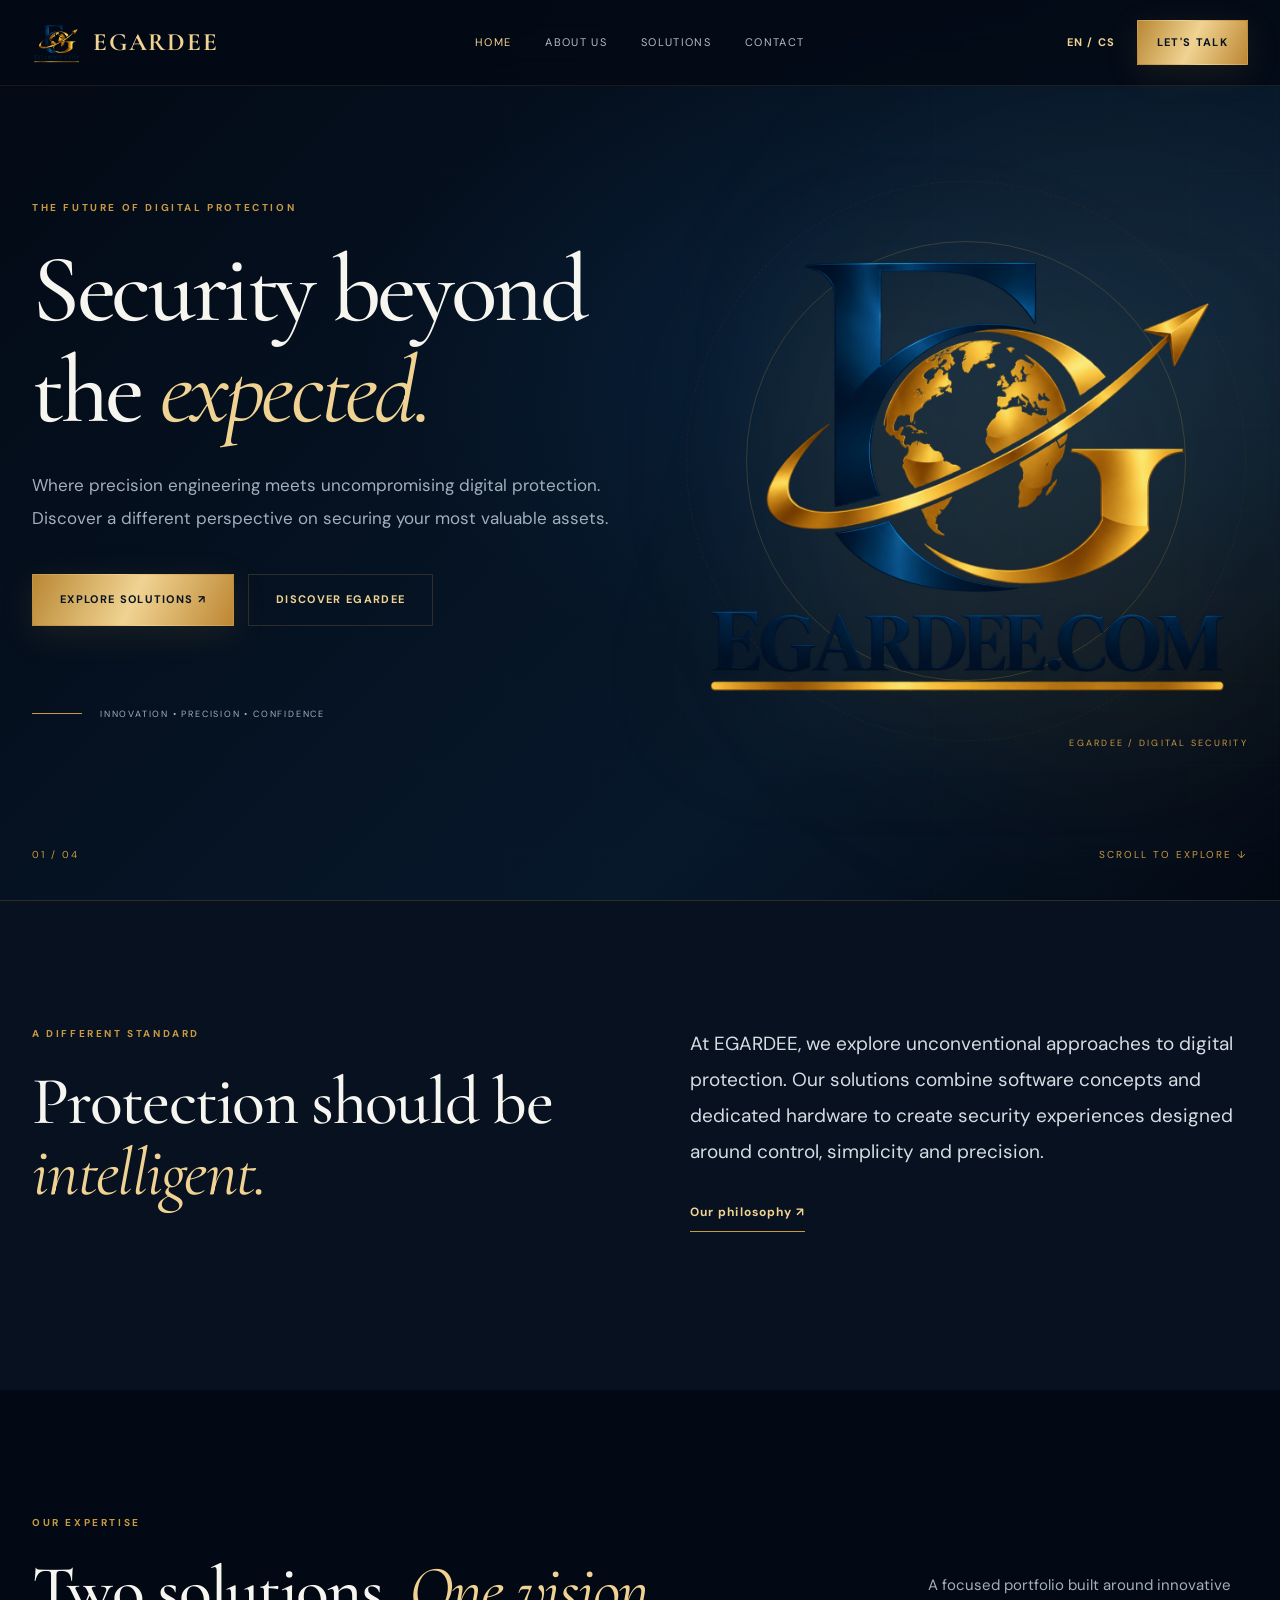
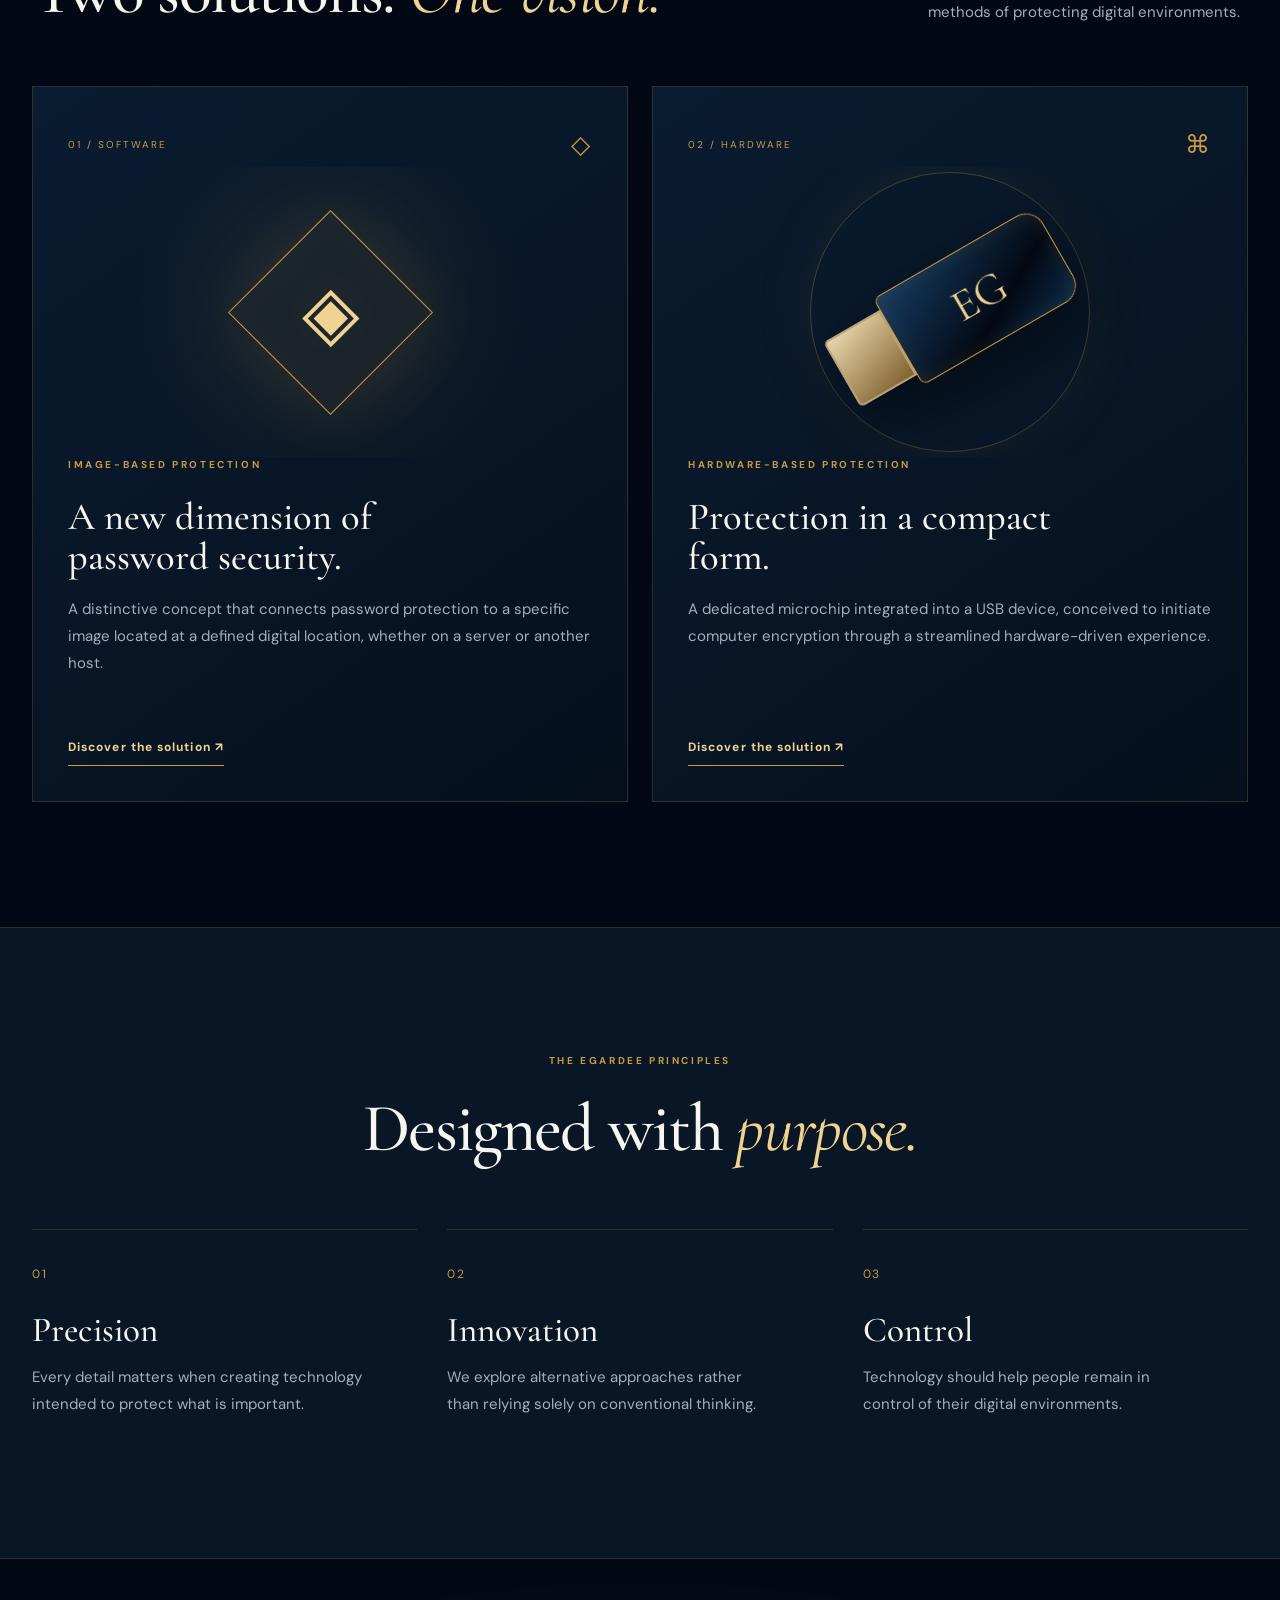
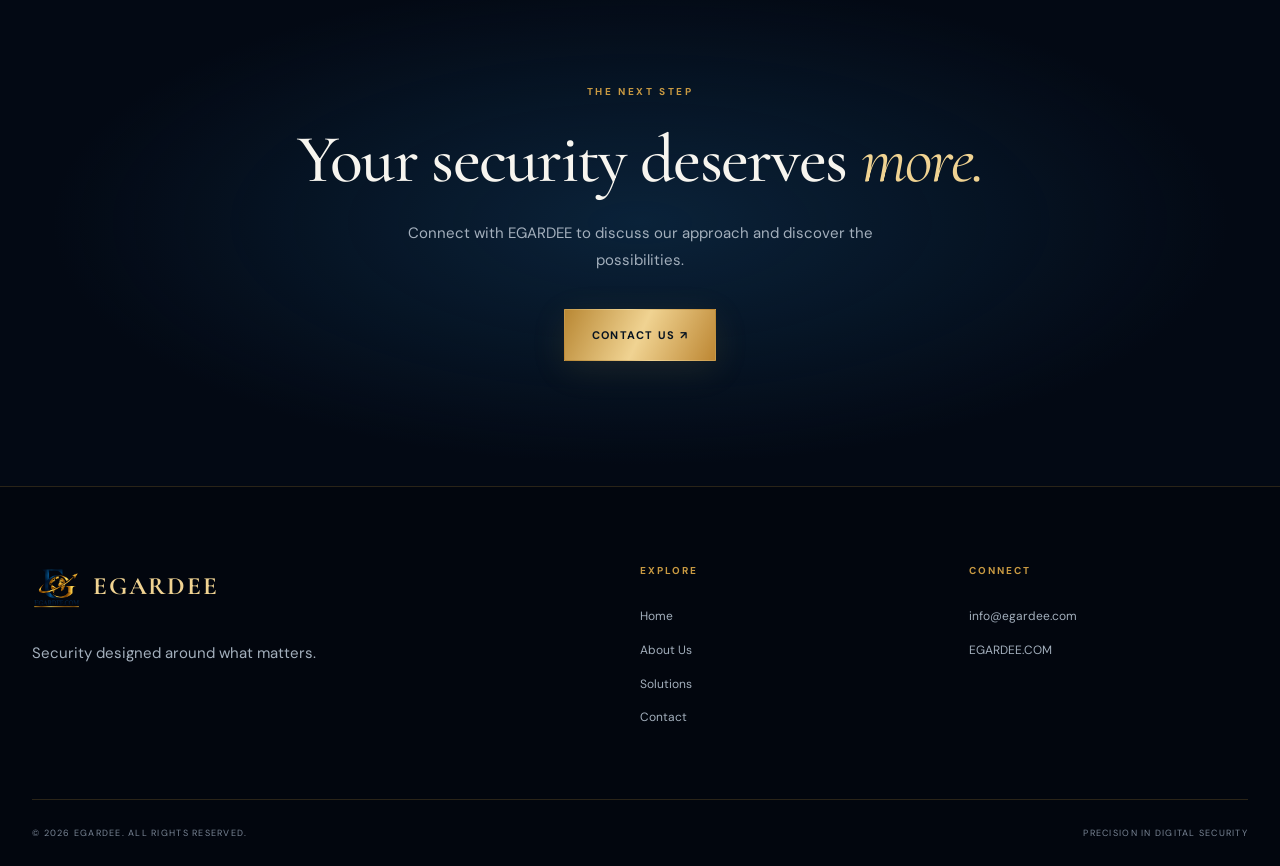
==== index.html @ 4871330c "sito concluso" ====
<!DOCTYPE html>
<html lang="en">
<head>
  <meta charset="UTF-8">
  <meta name="viewport" content="width=device-width, initial-scale=1">
  <meta name="theme-color" content="#030914">
  <meta name="description" content="EGARDEE — advanced digital security solutions.">
  <title>EGARDEE | Beyond Conventional Security</title>
  <link rel="icon" href="assets/logo.png">
  <link rel="preconnect" href="https://fonts.googleapis.com">
  <link rel="preconnect" href="https://fonts.gstatic.com" crossorigin>
  <link href="https://fonts.googleapis.com/css2?family=DM+Sans:wght@400;500;600;700&family=Cormorant+Garamond:wght@400;500;600;700&display=swap" rel="stylesheet">
  <link rel="stylesheet" href="css/style.css">
  <script src="js/i18n.js" defer></script>
  <script src="js/main.js" defer></script>
</head>
<body>
  <header class="site-header">
    <div class="container header-inner">
      <a href="index.html" class="brand">
        <img src="assets/logo.png" alt="EGARDEE">
        <span>EGARDEE</span>
      </a>
      <nav class="nav-links" id="navigation">
        <a class="active" href="index.html" data-i18n="nav.home">Home</a>
        <a href="about.html" data-i18n="nav.about">About Us</a>
        <a href="solutions.html" data-i18n="nav.solutions">Solutions</a>
        <a href="contact.html" data-i18n="nav.contact">Contact</a>
      </nav>
      <div class="header-actions">
        <button class="lang-switch" id="langSwitch" aria-label="Change language">EN / CS</button>
        <a href="contact.html" class="btn btn-gold nav-cta" data-i18n="nav.cta">Let's Talk</a>
        <button class="menu-toggle" id="menuToggle" aria-label="Toggle menu" aria-expanded="false">
          <span></span><span></span><span></span>
        </button>
      </div>
    </div>
  </header>

  <main>
    <section class="hero">
      <div class="hero-glow"></div>
      <div class="container hero-grid">
        <div class="hero-content reveal">
          <span class="eyebrow" data-i18n="home.eyebrow">THE FUTURE OF DIGITAL PROTECTION</span>
          <h1 data-i18n-html="home.title">Security beyond the <em>expected.</em></h1>
          <p class="lead" data-i18n="home.lead">
            Where precision engineering meets uncompromising digital protection.
            Discover a different perspective on securing your most valuable assets.
          </p>
          <div class="button-group">
            <a href="solutions.html" class="btn btn-gold" data-i18n="home.explore">Explore Solutions <span>↗</span></a>
            <a href="about.html" class="btn btn-outline" data-i18n="home.discover">Discover EGARDEE</a>
          </div>
          <div class="hero-caption">
            <span class="gold-line"></span>
            <span data-i18n="home.caption">INNOVATION • PRECISION • CONFIDENCE</span>
          </div>
        </div>
        <div class="hero-visual reveal">
          <div class="orb orb-one"></div>
          <div class="orb orb-two"></div>
          <div class="logo-frame">
            <img src="assets/logo.png" alt="EGARDEE globe and golden arrow" class="hero-logo">
          </div>
          <span class="visual-label">EGARDEE / DIGITAL SECURITY</span>
        </div>
      </div>
      <div class="hero-bottom container">
        <span>01 / 04</span>
        <span data-i18n="home.scroll">SCROLL TO EXPLORE ↓</span>
      </div>
    </section>

    <section class="section section-intro">
      <div class="container intro-grid">
        <div class="reveal">
          <span class="eyebrow" data-i18n="home.introTag">A DIFFERENT STANDARD</span>
          <h2 data-i18n-html="home.introTitle">Protection should be <em>intelligent.</em></h2>
        </div>
        <div class="reveal">
          <p class="large-copy" data-i18n="home.introText">
            At EGARDEE, we explore unconventional approaches to digital protection.
            Our solutions combine software concepts and dedicated hardware to create
            security experiences designed around control, simplicity and precision.
          </p>
          <a class="text-link" href="about.html" data-i18n="home.ourStory">Our philosophy ↗</a>
        </div>
      </div>
    </section>

    <section class="section section-solutions">
      <div class="container">
        <div class="section-heading reveal">
          <div>
            <span class="eyebrow" data-i18n="home.solutionsTag">OUR EXPERTISE</span>
            <h2 data-i18n-html="home.solutionsTitle">Two solutions. <em>One vision.</em></h2>
          </div>
          <p data-i18n="home.solutionsLead">A focused portfolio built around innovative methods of protecting digital environments.</p>
        </div>

        <div class="solution-grid">
          <article class="solution-card reveal">
            <div class="card-top">
              <span>01 / SOFTWARE</span>
              <span class="card-icon">◇</span>
            </div>
            <div class="solution-art image-art">
              <div class="image-art-frame"><span>◈</span></div>
              <div class="image-art-grid"></div>
            </div>
            <span class="eyebrow" data-i18n="home.productOneTag">IMAGE-BASED PROTECTION</span>
            <h3 data-i18n="home.productOneTitle">A new dimension of password security.</h3>
            <p data-i18n="home.productOneText">
              A distinctive concept that connects password protection to a specific image
              located at a defined digital location, whether on a server or another host.
            </p>
            <a href="solutions.html#image-security" class="text-link" data-i18n="common.learnMore">Discover the solution ↗</a>
          </article>

          <article class="solution-card reveal">
            <div class="card-top">
              <span>02 / HARDWARE</span>
              <span class="card-icon">⌘</span>
            </div>
            <div class="solution-art usb-art">
              <div class="usb-device">
                <div class="usb-plug"></div>
                <div class="usb-body"><span>EG</span></div>
              </div>
              <div class="usb-ring"></div>
            </div>
            <span class="eyebrow" data-i18n="home.productTwoTag">HARDWARE-BASED PROTECTION</span>
            <h3 data-i18n="home.productTwoTitle">Protection in a compact form.</h3>
            <p data-i18n="home.productTwoText">
              A dedicated microchip integrated into a USB device, conceived to initiate
              computer encryption through a streamlined hardware-driven experience.
            </p>
            <a href="solutions.html#usb-security" class="text-link" data-i18n="common.learnMore">Discover the solution ↗</a>
          </article>
        </div>
      </div>
    </section>

    <section class="section values-section">
      <div class="container">
        <div class="center-heading reveal">
          <span class="eyebrow" data-i18n="home.valuesTag">THE EGARDEE PRINCIPLES</span>
          <h2 data-i18n-html="home.valuesTitle">Designed with <em>purpose.</em></h2>
        </div>
        <div class="values-grid">
          <div class="value-item reveal">
            <span class="value-number">01</span>
            <h3 data-i18n="home.valueOne">Precision</h3>
            <p data-i18n="home.valueOneText">Every detail matters when creating technology intended to protect what is important.</p>
          </div>
          <div class="value-item reveal">
            <span class="value-number">02</span>
            <h3 data-i18n="home.valueTwo">Innovation</h3>
            <p data-i18n="home.valueTwoText">We explore alternative approaches rather than relying solely on conventional thinking.</p>
          </div>
          <div class="value-item reveal">
            <span class="value-number">03</span>
            <h3 data-i18n="home.valueThree">Control</h3>
            <p data-i18n="home.valueThreeText">Technology should help people remain in control of their digital environments.</p>
          </div>
        </div>
      </div>
    </section>

    <section class="section cta-section">
      <div class="container cta-content reveal">
        <span class="eyebrow" data-i18n="common.nextStep">THE NEXT STEP</span>
        <h2 data-i18n-html="home.ctaTitle">Your security deserves <em>more.</em></h2>
        <p data-i18n="home.ctaText">Connect with EGARDEE to discuss our approach and discover the possibilities.</p>
        <a href="contact.html" class="btn btn-gold" data-i18n="common.contactUs">Contact Us ↗</a>
      </div>
    </section>
  </main>

  <footer class="site-footer">
    <div class="container footer-main">
      <div class="footer-brand">
        <a href="index.html" class="brand"><img src="assets/logo.png" alt=""><span>EGARDEE</span></a>
        <p data-i18n="footer.description">Security designed around what matters.</p>
      </div>
      <div class="footer-links">
        <h4 data-i18n="footer.explore">Explore</h4>
        <a href="index.html" data-i18n="nav.home">Home</a>
        <a href="about.html" data-i18n="nav.about">About Us</a>
        <a href="solutions.html" data-i18n="nav.solutions">Solutions</a>
        <a href="contact.html" data-i18n="nav.contact">Contact</a>
      </div>
      <div class="footer-links">
        <h4 data-i18n="footer.connect">Connect</h4>
        <a href="mailto:info@egardee.com">info@egardee.com</a>
        <span>EGARDEE.COM</span>
      </div>
    </div>
    <div class="container footer-bottom">
      <span>© <span class="current-year"></span> EGARDEE. ALL RIGHTS RESERVED.</span>
      <span>PRECISION IN DIGITAL SECURITY</span>
    </div>
  </footer>
</body>
</html>
---- css/style.css ----
:root {
  --navy: #030914;
  --navy-light: #07182b;
  --navy-mid: #0b2440;
  --gold: #c99a42;
  --gold-light: #f0d392;
  --gold-dark: #8d652c;
  --white: #f7f5ef;
  --muted: #a3afbc;
  --border: rgba(201,154,66,.2);
  --font-body: "DM Sans", sans-serif;
  --font-display: "Cormorant Garamond", Georgia, serif;
  --container: 1240px;
}

*, *::before, *::after { box-sizing: border-box; }
html { scroll-behavior: smooth; scroll-padding-top: 90px; }
body {
  margin: 0;
  background: var(--navy);
  color: var(--white);
  font-family: var(--font-body);
  font-size: 15px;
  line-height: 1.8;
  overflow-x: hidden;
}
::selection { background: var(--gold); color: var(--navy); }
a { color: inherit; text-decoration: none; }
button, input, select, textarea { font: inherit; }
button { cursor: pointer; }
img { max-width: 100%; display: block; }
h1,h2,h3,h4,p { margin-top: 0; }
h1,h2,h3 { font-family: var(--font-display); font-weight: 500; line-height: 1.05; }
h1 { font-size: clamp(4rem, 7.5vw, 7.7rem); letter-spacing: -.035em; }
h2 { font-size: clamp(3.2rem, 5.3vw, 5.7rem); letter-spacing: -.025em; }
h3 { font-size: clamp(2rem, 3vw, 3.1rem); }
h1 em, h2 em { color: var(--gold-light); font-weight: 400; }
p { color: var(--muted); }
:focus-visible { outline: 2px solid var(--gold-light); outline-offset: 4px; }

.container { width: min(calc(100% - 64px), var(--container)); margin: auto; }
.section { padding: 125px 0; position: relative; }
.eyebrow {
  display: block;
  color: var(--gold);
  font-size: 10px;
  font-weight: 700;
  letter-spacing: .26em;
  line-height: 1.6;
  text-transform: uppercase;
  margin-bottom: 24px;
}
.lead { font-size: 17px; line-height: 1.95; max-width: 630px; }
.large-copy { color: #d6dce3; font-size: 19px; line-height: 1.9; }
.text-link {
  display: inline-flex;
  align-items: center;
  gap: 10px;
  color: var(--gold-light);
  border-bottom: 1px solid var(--gold);
  padding-bottom: 7px;
  font-size: 12px;
  font-weight: 700;
  letter-spacing: .09em;
  transition: gap .3s;
}
.text-link:hover { gap: 20px; }

.btn {
  display: inline-flex;
  justify-content: center;
  align-items: center;
  gap: 20px;
  padding: 15px 27px;
  min-height: 52px;
  border: 1px solid transparent;
  font-size: 11px;
  font-weight: 700;
  letter-spacing: .12em;
  text-transform: uppercase;
  transition: transform .3s, background .3s, border-color .3s, box-shadow .3s;
}
.btn:hover { transform: translateY(-3px); }
.btn-gold {
  color: #071321;
  background: linear-gradient(115deg,#b98834,#f0d392 50%,#bd8733);
  box-shadow: 0 8px 35px rgba(201,154,66,.12);
}
.btn-gold:hover { box-shadow: 0 12px 35px rgba(201,154,66,.27); }
.btn-outline { color: var(--gold-light); border-color: var(--border); background: transparent; }
.btn-outline:hover { border-color: var(--gold); background: rgba(201,154,66,.07); }
.button-group { display: flex; flex-wrap: wrap; gap: 14px; }

/* Header */
.site-header {
  position: fixed;
  inset: 0 0 auto;
  z-index: 100;
  height: 86px;
  background: rgba(3,9,20,.8);
  border-bottom: 1px solid rgba(201,154,66,.12);
  backdrop-filter: blur(22px);
  -webkit-backdrop-filter: blur(22px);
  transition: background .3s, height .3s;
}
.site-header.scrolled { height: 72px; background: rgba(3,9,20,.97); }
.header-inner { height: 100%; display: flex; align-items: center; justify-content: space-between; gap: 30px; }
.brand { display: inline-flex; align-items: center; gap: 12px; flex-shrink: 0; }
.brand img { width: 49px; height: 49px; object-fit: contain; }
.brand span {
  font-family: var(--font-display);
  font-size: 25px;
  font-weight: 700;
  letter-spacing: .07em;
  color: var(--gold-light);
}
.nav-links { display: flex; align-items: center; gap: 34px; }
.nav-links a {
  font-size: 11px;
  letter-spacing: .12em;
  text-transform: uppercase;
  color: #b3bdc9;
  transition: color .25s;
}
.nav-links a:hover, .nav-links a.active { color: var(--gold-light); }
.header-actions { display: flex; align-items: center; gap: 16px; }
.nav-cta { padding: 12px 19px; min-height: 43px; }
.lang-switch {
  background: none;
  border: 0;
  color: var(--gold-light);
  font-size: 11px;
  font-weight: 700;
  letter-spacing: .1em;
  white-space: nowrap;
}
.menu-toggle { display: none; background: none; border: 0; padding: 8px; }
.menu-toggle span { display: block; width: 24px; height: 1px; background: var(--gold-light); margin: 6px 0; }

/* Home hero */
.hero {
  min-height: 850px;
  min-height: 100svh;
  position: relative;
  display: flex;
  flex-direction: column;
  justify-content: center;
  overflow: hidden;
  padding-top: 100px;
  background:
    radial-gradient(ellipse at 78% 40%,rgba(13,55,96,.45),transparent 45%),
    linear-gradient(135deg,#030914,#07182b 70%,#030914);
}
.hero::before, .page-hero::before {
  content: "";
  position: absolute;
  inset: 0;
  pointer-events: none;
  opacity: .28;
  background-image: linear-gradient(rgba(201,154,66,.055) 1px,transparent 1px),
                    linear-gradient(90deg,rgba(201,154,66,.055) 1px,transparent 1px);
  background-size: 85px 85px;
  mask-image: linear-gradient(90deg,transparent,#000);
}
.hero-glow {
  position: absolute;
  width: 650px; height: 650px;
  right: -160px; top: 15%;
  border-radius: 50%;
  background: rgba(201,154,66,.055);
  filter: blur(100px);
}
.hero-grid {
  display: grid;
  grid-template-columns: 1.05fr .95fr;
  align-items: center;
  gap: 30px;
  position: relative;
  z-index: 1;
  padding: 70px 0;
}
.hero-content h1 { max-width: 740px; margin-bottom: 28px; }
.hero-content .lead { margin-bottom: 38px; }
.hero-caption {
  margin-top: 80px;
  display: flex;
  align-items: center;
  gap: 18px;
  font-size: 9px;
  letter-spacing: .2em;
  color: var(--muted);
}
.gold-line { width: 50px; height: 1px; background: var(--gold); }
.hero-visual { position: relative; min-height: 580px; display: grid; place-items: center; }
.logo-frame { width: 100%; position: relative; z-index: 2; }
.hero-logo {
  width: 100%;
  max-height: 540px;
  object-fit: contain;
  filter: drop-shadow(0 20px 70px rgba(201,154,66,.13));
  animation: float 7s ease-in-out infinite;
}
.orb { position: absolute; border: 1px solid rgba(201,154,66,.22); border-radius: 50%; }
.orb-one { width: 440px; height: 440px; animation: rotate 35s linear infinite; }
.orb-two { width: 560px; height: 560px; border-style: dashed; opacity: .3; animation: rotate 55s linear infinite reverse; }
.visual-label { position: absolute; bottom: 0; right: 0; color: var(--gold); font-size: 9px; letter-spacing: .25em; }
.hero-bottom {
  display: flex;
  justify-content: space-between;
  padding: 24px 0 35px;
  color: var(--gold);
  font-size: 10px;
  letter-spacing: .2em;
}

/* General sections */
.section-intro { background: #07111f; border-top: 1px solid var(--border); }
.intro-grid { display: grid; grid-template-columns: 1fr 1fr; gap: 100px; align-items: start; }
.intro-grid h2 { max-width: 560px; }
.intro-grid p { margin-bottom: 28px; }
.section-solutions { background: var(--navy); }
.section-heading { display: flex; justify-content: space-between; align-items: end; gap: 50px; margin-bottom: 60px; }
.section-heading h2 { margin-bottom: 0; }
.section-heading > p { max-width: 320px; margin: 0; }

.solution-grid { display: grid; grid-template-columns: repeat(2,1fr); gap: 24px; }
.solution-card {
  position: relative;
  background: linear-gradient(145deg,#0a1c31,#06101d);
  border: 1px solid var(--border);
  padding: 35px;
  overflow: hidden;
  transition: border-color .3s, transform .3s;
}
.solution-card:hover { border-color: rgba(201,154,66,.6); transform: translateY(-6px); }
.card-top { display: flex; justify-content: space-between; align-items: center; color: var(--gold); font-size: 10px; letter-spacing: .2em; }
.card-icon { font-size: 25px; }
.solution-art { height: 290px; position: relative; display: grid; place-items: center; overflow: hidden; }
.image-art-frame {
  width: 145px; height: 145px;
  display: grid; place-items: center;
  border: 1px solid var(--gold);
  transform: rotate(45deg);
  box-shadow: 0 0 70px rgba(201,154,66,.12), inset 0 0 45px rgba(201,154,66,.08);
}
.image-art-frame span { font-size: 75px; color: var(--gold-light); transform: rotate(-45deg); }
.image-art-grid { position: absolute; inset: 0; z-index: -1; background: radial-gradient(circle,rgba(201,154,66,.12),transparent 65%); }
.solution-card h3 { max-width: 440px; margin: 12px 0 18px; }
.solution-card p { min-height: 110px; }
.solution-card .text-link { margin-top: 16px; }

/* USB illustration */
.usb-device { position: relative; display: flex; align-items: center; transform: rotate(-30deg); z-index: 2; filter: drop-shadow(0 20px 30px rgba(0,0,0,.5)); }
.usb-plug {
  width: 65px; height: 75px;
  border: 2px solid #b7a27a;
  border-radius: 5px 0 0 5px;
  background: linear-gradient(160deg,#e7d5aa,#80632f);
}
.usb-body {
  width: 185px; height: 100px;
  display: grid; place-items: center;
  border: 1px solid var(--gold);
  border-radius: 7px 20px 20px 7px;
  background: linear-gradient(150deg,#163b60,#030914 65%,#0b2a48);
  box-shadow: inset 0 0 20px rgba(201,154,66,.1);
}
.usb-body span { font-family: var(--font-display); color: var(--gold-light); font-size: 45px; }
.usb-ring, .usb-halo {
  position: absolute;
  width: 280px; height: 280px;
  border: 1px solid rgba(201,154,66,.3);
  border-radius: 50%;
  box-shadow: 0 0 65px rgba(201,154,66,.08);
}

/* Values */
.values-section { background: #081625; border-top: 1px solid var(--border); border-bottom: 1px solid var(--border); }
.center-heading { text-align: center; margin-bottom: 65px; }
.values-grid { display: grid; grid-template-columns: repeat(3,1fr); gap: 30px; }
.value-item { border-top: 1px solid var(--border); padding-top: 30px; }
.value-number { color: var(--gold); font-size: 12px; letter-spacing: .15em; }
.value-item h3 { margin: 25px 0 15px; font-size: 35px; }
.value-item p { max-width: 330px; }

/* CTA */
.cta-section {
  text-align: center;
  background: radial-gradient(ellipse at center,rgba(16,55,88,.55),transparent 65%),var(--navy);
  overflow: hidden;
}
.cta-content { max-width: 850px; }
.cta-content h2 { margin-bottom: 25px; }
.cta-content p { max-width: 520px; margin: 0 auto 35px; }

/* Inner pages */
.page-hero {
  position: relative;
  padding: 220px 0 125px;
  background: linear-gradient(130deg,#06182b,#030914);
  overflow: hidden;
  border-bottom: 1px solid var(--border);
}
.page-hero .container { position: relative; z-index: 2; }
.page-hero h1 { max-width: 930px; margin-bottom: 30px; }
.page-hero .lead { max-width: 700px; }
.page-hero-glow {
  position: absolute;
  width: 500px; height: 500px;
  right: -100px; top: 0;
  background: rgba(201,154,66,.06);
  filter: blur(100px);
}
.page-hero-index { color: var(--gold); margin-top: 70px; font-size: 10px; letter-spacing: .2em; }
.about-statement { background: #091b2d; text-align: center; border-block: 1px solid var(--border); }
.statement-inner { max-width: 950px; }
.statement-inner blockquote {
  font-family: var(--font-display);
  font-size: clamp(2.7rem,5vw,5rem);
  line-height: 1.2;
  color: var(--white);
  margin: 0 0 35px;
}
.statement-credit { font-size: 10px; color: var(--gold); letter-spacing: .25em; }
.mission-grid { display: grid; grid-template-columns: 1fr 1fr; gap: 25px; }
.mission-card { border: 1px solid var(--border); background: #091a2c; padding: 55px; }
.mission-card h2 { font-size: 55px; }
.mission-card p { max-width: 450px; }

/* Products */
.product-section { scroll-margin-top: 70px; }
.product-alt { background: #081625; border-block: 1px solid var(--border); }
.product-layout { display: grid; grid-template-columns: 1fr 1fr; gap: 75px; align-items: center; }
.product-content h2 { margin-bottom: 30px; }
.product-content p { margin-bottom: 23px; }
.product-content .btn { margin-top: 20px; }
.visual-panel {
  position: relative;
  min-height: 500px;
  display: flex;
  flex-direction: column;
  justify-content: space-between;
  padding: 28px;
  border: 1px solid var(--border);
  background: radial-gradient(circle at center,#102f4c,#06101e 70%);
  overflow: hidden;
}
.visual-panel::before {
  content: "";
  position: absolute; inset: 0;
  background-image: linear-gradient(rgba(201,154,66,.05) 1px,transparent 1px),linear-gradient(90deg,rgba(201,154,66,.05) 1px,transparent 1px);
  background-size: 35px 35px;
}
.panel-label,.panel-footer { position: relative; z-index: 2; font-size: 10px; letter-spacing: .18em; color: var(--gold); }
.security-diagram { display: flex; align-items: center; justify-content: center; position: relative; z-index: 2; }
.diagram-node {
  width: 115px; height: 115px;
  display: flex; flex-direction: column; align-items: center; justify-content: center;
  border: 1px solid var(--border);
  color: var(--gold-light);
  font-size: 14px;
  letter-spacing: .08em;
  text-align: center;
}
.diagram-node small { font-size: 9px; color: var(--muted); }
.diagram-node.featured { border-color: var(--gold); background: rgba(201,154,66,.08); font-size: 35px; }
.diagram-connector { width: 35px; height: 1px; background: var(--gold); }
.usb-showcase { flex: 1; display: grid; place-items: center; position: relative; }
.usb-device.large .usb-body { width: 230px; height: 125px; }
.usb-device.large .usb-plug { width: 80px; height: 90px; }
.usb-halo { width: 370px; height: 370px; }
.feature-strip {
  display: grid;
  grid-template-columns: repeat(3,1fr);
  gap: 20px;
  margin-top: 75px;
  border-top: 1px solid var(--border);
  padding-top: 35px;
}
.feature-strip div { display: flex; flex-direction: column; gap: 8px; }
.feature-strip span { font-size: 10px; color: var(--gold); }
.feature-strip strong { font-size: 13px; font-weight: 500; }

/* Contact */
.contact-grid { display: grid; grid-template-columns: .85fr 1.15fr; gap: 90px; align-items: start; }
.contact-info h2 { font-size: clamp(3rem,4.5vw,5rem); }
.contact-info > p { margin-bottom: 55px; }
.contact-detail { border-top: 1px solid var(--border); padding: 24px 0; }
.detail-label { display: block; color: var(--gold); font-size: 10px; letter-spacing: .2em; margin-bottom: 10px; }
.contact-detail a { font-family: var(--font-display); font-size: 28px; }
.contact-detail a:hover { color: var(--gold-light); }
.contact-detail p { margin: 0; }
.contact-note { display: flex; gap: 18px; margin-top: 35px; padding: 25px; background: #0a1c30; border: 1px solid var(--border); }
.contact-note span { color: var(--gold); font-size: 26px; }
.contact-note p { margin: 0; font-size: 12px; }
.contact-form-wrap { padding: 50px; background: #0a1a2b; border: 1px solid var(--border); }
.form-heading { margin-bottom: 35px; }
.form-heading h3 { margin: 0; }
.form-row { display: grid; grid-template-columns: 1fr 1fr; gap: 20px; }
.form-field { margin-bottom: 24px; }
.form-field label { display: block; font-size: 11px; font-weight: 600; letter-spacing: .06em; margin-bottom: 10px; }
.form-field input,.form-field select,.form-field textarea {
  width: 100%;
  min-height: 49px;
  padding: 13px 15px;
  background: #06111f;
  border: 1px solid rgba(201,154,66,.2);
  border-radius: 0;
  color: var(--white);
  outline: none;
  transition: border-color .25s;
}
.form-field textarea { resize: vertical; min-height: 150px; }
.form-field input:focus,.form-field select:focus,.form-field textarea:focus { border-color: var(--gold); }
.form-field input::placeholder,.form-field textarea::placeholder { color: #778594; }
.form-field select option { background: #06111f; }
.checkbox-field { display: flex; gap: 12px; align-items: flex-start; margin-bottom: 30px; color: var(--muted); font-size: 12px; cursor: pointer; }
.checkbox-field input { accent-color: var(--gold); margin-top: 5px; }
.form-submit,.gmail-button { width: 100%; margin-bottom: 12px; }
.form-disclaimer { font-size: 11px; margin-top: 15px; }

/* Footer */
.site-footer { background: #02060e; border-top: 1px solid var(--border); padding-top: 75px; }
.footer-main { display: grid; grid-template-columns: 2fr 1fr 1fr; gap: 50px; padding-bottom: 70px; }
.footer-brand p { max-width: 300px; margin-top: 20px; }
.footer-links { display: flex; flex-direction: column; align-items: flex-start; gap: 12px; }
.footer-links h4 { color: var(--gold); text-transform: uppercase; font-size: 10px; letter-spacing: .2em; margin-bottom: 14px; }
.footer-links a,.footer-links span { font-size: 12px; color: var(--muted); transition: color .25s; }
.footer-links a:hover { color: var(--gold-light); }
.footer-bottom { display: flex; justify-content: space-between; gap: 20px; padding: 25px 0; border-top: 1px solid var(--border); color: #798595; font-size: 9px; letter-spacing: .14em; }

/* Animations */
.reveal { opacity: 0; transform: translateY(28px); transition: opacity .85s ease,transform .85s ease; }
.reveal.visible { opacity: 1; transform: translateY(0); }
@keyframes float { 0%,100% { transform: translateY(0); } 50% { transform: translateY(-18px); } }
@keyframes rotate { to { transform: rotate(360deg); } }

/* Tablet */
@media(max-width: 1100px) {
  .nav-links { gap: 18px; }
  .hero-grid { grid-template-columns: 1fr 1fr; }
  .hero-visual { min-height: 450px; }
  .orb-one { width: 320px; height: 320px; }
  .orb-two { width: 400px; height: 400px; }
  .product-layout { gap: 40px; }
  .contact-grid { gap: 40px; }
  .contact-form-wrap { padding: 35px; }
}

/* Mobile */
@media(max-width: 800px) {
  .container { width: min(calc(100% - 36px),var(--container)); }
  .section { padding: 85px 0; }
  .site-header { height: 72px; }
  .brand img { width: 42px; height: 42px; }
  .brand span { font-size: 21px; }
  .menu-toggle { display: block; }
  .nav-cta { display: none; }
  .nav-links {
    display: none;
    position: absolute;
    top: 72px; left: 0; right: 0;
    padding: 25px 20px 35px;
    flex-direction: column;
    align-items: stretch;
    gap: 0;
    background: #040c18;
    border-bottom: 1px solid var(--border);
  }
  .nav-links.open { display: flex; }
  .nav-links a { padding: 15px; border-bottom: 1px solid var(--border); }
  .hero { min-height: auto; padding-top: 100px; }
  .hero-grid { grid-template-columns: 1fr; gap: 0; padding: 65px 0 25px; }
  .hero-content h1 { font-size: clamp(3.8rem,12vw,6rem); }
  .hero-visual { min-height: 350px; }
  .hero-logo { max-height: 360px; }
  .orb-one { width: 260px; height: 260px; }
  .orb-two { width: 340px; height: 340px; }
  .hero-caption { margin-top: 45px; }
  .hero-bottom { padding-bottom: 25px; }
  .intro-grid,.solution-grid,.mission-grid,.contact-grid { grid-template-columns: 1fr; gap: 35px; }
  .section-heading { display: block; }
  .section-heading > p { margin-top: 25px; }
  .values-grid { grid-template-columns: 1fr; gap: 40px; }
  .page-hero { padding: 160px 0 85px; }
  .product-layout { grid-template-columns: 1fr; }
  .product-alt .product-visual { order: 2; }
  .product-alt .product-content { order: 1; }
  .feature-strip { grid-template-columns: 1fr; }
  .footer-main { grid-template-columns: 1fr 1fr; }
  .footer-brand { grid-column: 1/-1; }
}

@media(max-width: 520px) {
  .hero-content h1,.page-hero h1 { font-size: 3.65rem; }
  h2 { font-size: 3.15rem; }
  .lead { font-size: 15px; }
  .button-group { flex-direction: column; align-items: stretch; }
  .button-group .btn { width: 100%; }
  .solution-card { padding: 25px; }
  .solution-art { height: 235px; }
  .mission-card { padding: 30px; }
  .mission-card h2 { font-size: 42px; }
  .visual-panel { min-height: 360px; padding: 18px; }
  .diagram-node { width: 85px; height: 85px; font-size: 11px; }
  .diagram-connector { width: 15px; }
  .usb-device.large .usb-body { width: 160px; height: 90px; }
  .usb-device.large .usb-plug { width: 55px; height: 65px; }
  .usb-halo { width: 250px; height: 250px; }
  .contact-form-wrap { padding: 25px 20px; }
  .form-row { grid-template-columns: 1fr; gap: 0; }
  .footer-main { grid-template-columns: 1fr 1fr; gap: 35px 20px; }
  .footer-bottom { flex-direction: column; }
}

@media(prefers-reduced-motion: reduce) {
  *,*::before,*::after { scroll-behavior: auto !important; animation-duration: .01ms !important; transition-duration: .01ms !important; }
  .reveal { opacity: 1; transform: none; }
}
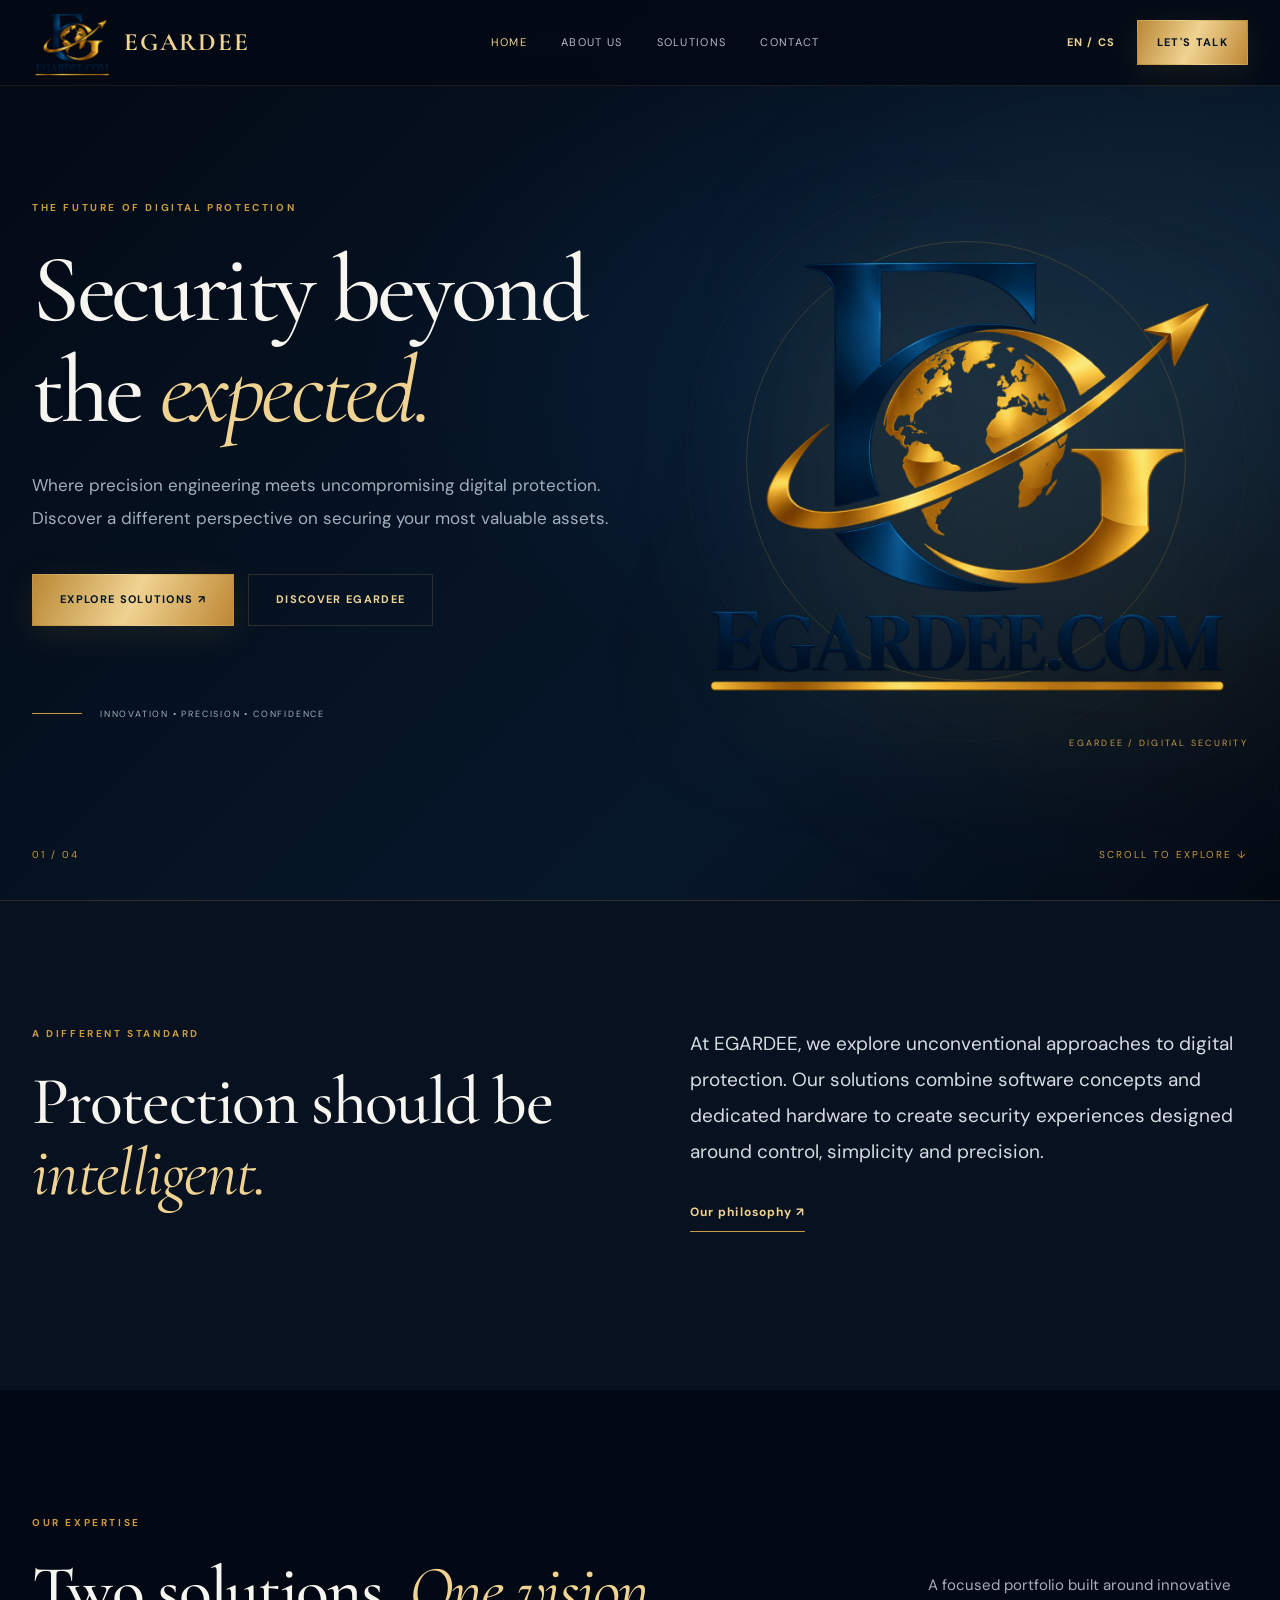
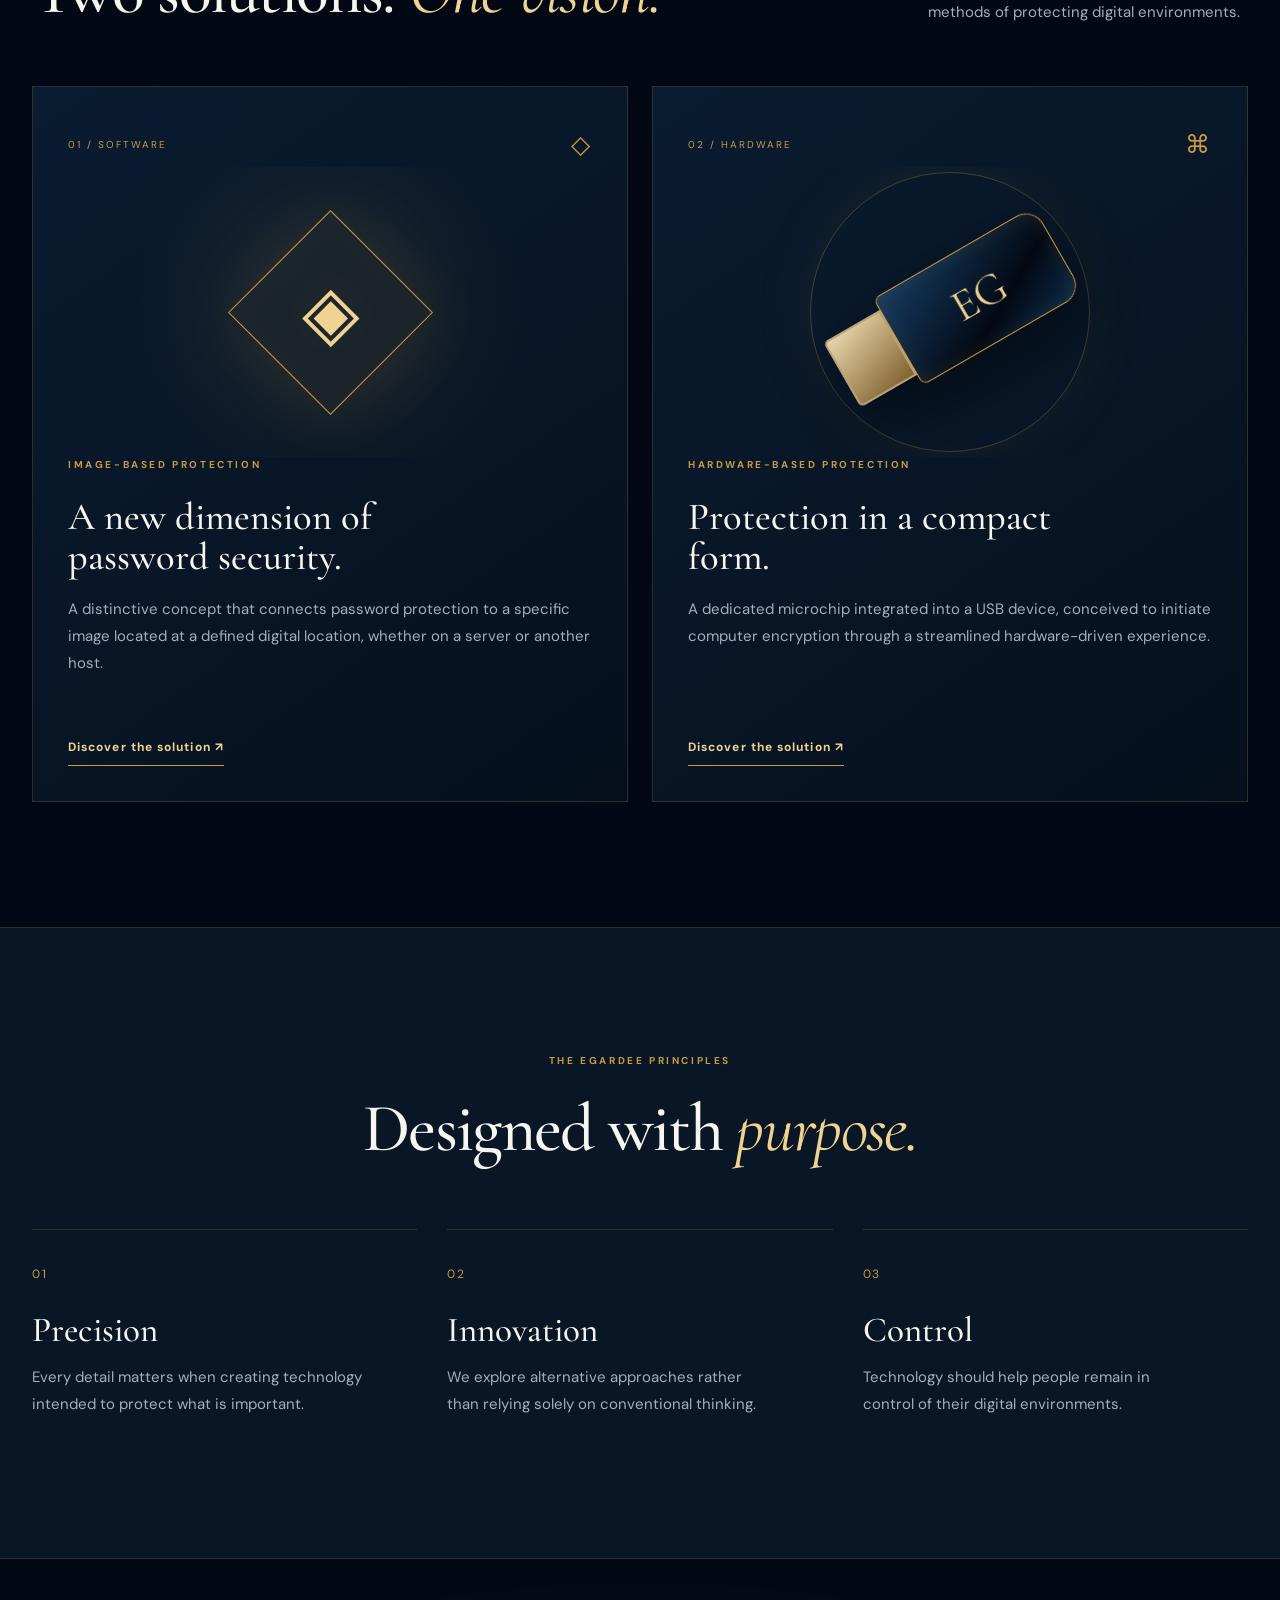
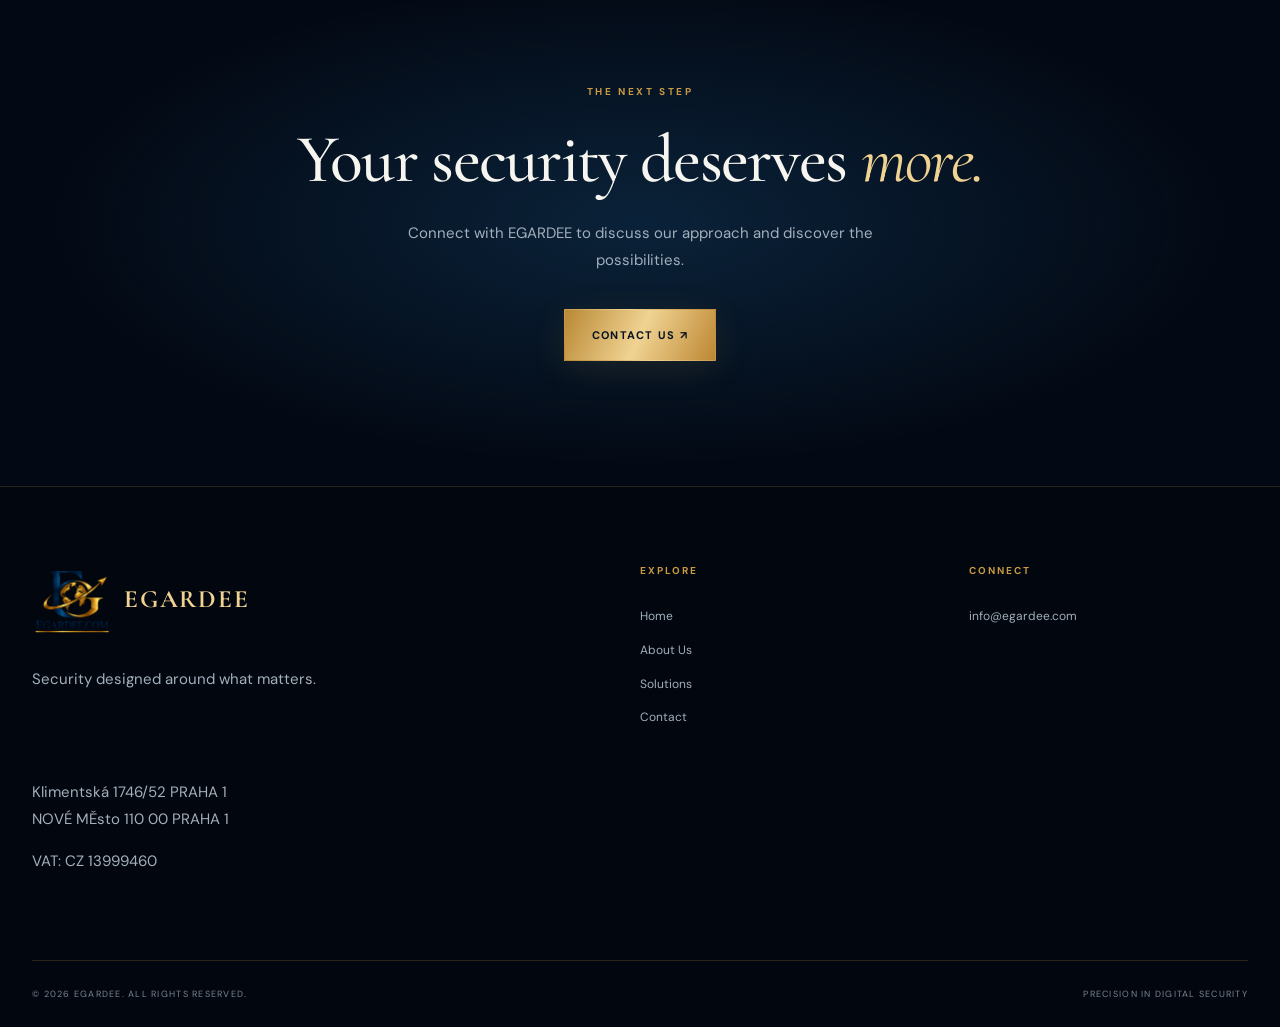
==== commit b926021c: "aggiunta dettagli contatti e partita iva in tutte le pagine" ====
--- a/index.html
+++ b/index.html
@@ -195,8 +195,13 @@
       <div class="footer-links">
         <h4 data-i18n="footer.connect">Connect</h4>
         <a href="mailto:info@egardee.com">info@egardee.com</a>
-        <span>EGARDEE.COM</span>
-      </div>
+      </div>
+
+      <div>
+        <p>Klimentská 1746/52 PRAHA 1 <br> NOVÉ MĚsto 110 00 PRAHA 1</p>
+        <p>VAT: CZ 13999460</p>
+      </div>
+
     </div>
     <div class="container footer-bottom">
       <span>© <span class="current-year"></span> EGARDEE. ALL RIGHTS RESERVED.</span>
--- a/css/style.css
+++ b/css/style.css
@@ -107,7 +107,7 @@
 .site-header.scrolled { height: 72px; background: rgba(3,9,20,.97); }
 .header-inner { height: 100%; display: flex; align-items: center; justify-content: space-between; gap: 30px; }
 .brand { display: inline-flex; align-items: center; gap: 12px; flex-shrink: 0; }
-.brand img { width: 49px; height: 49px; object-fit: contain; }
+.brand img { width: 80px; height: auto; object-fit: contain; }
 .brand span {
   font-family: var(--font-display);
   font-size: 25px;
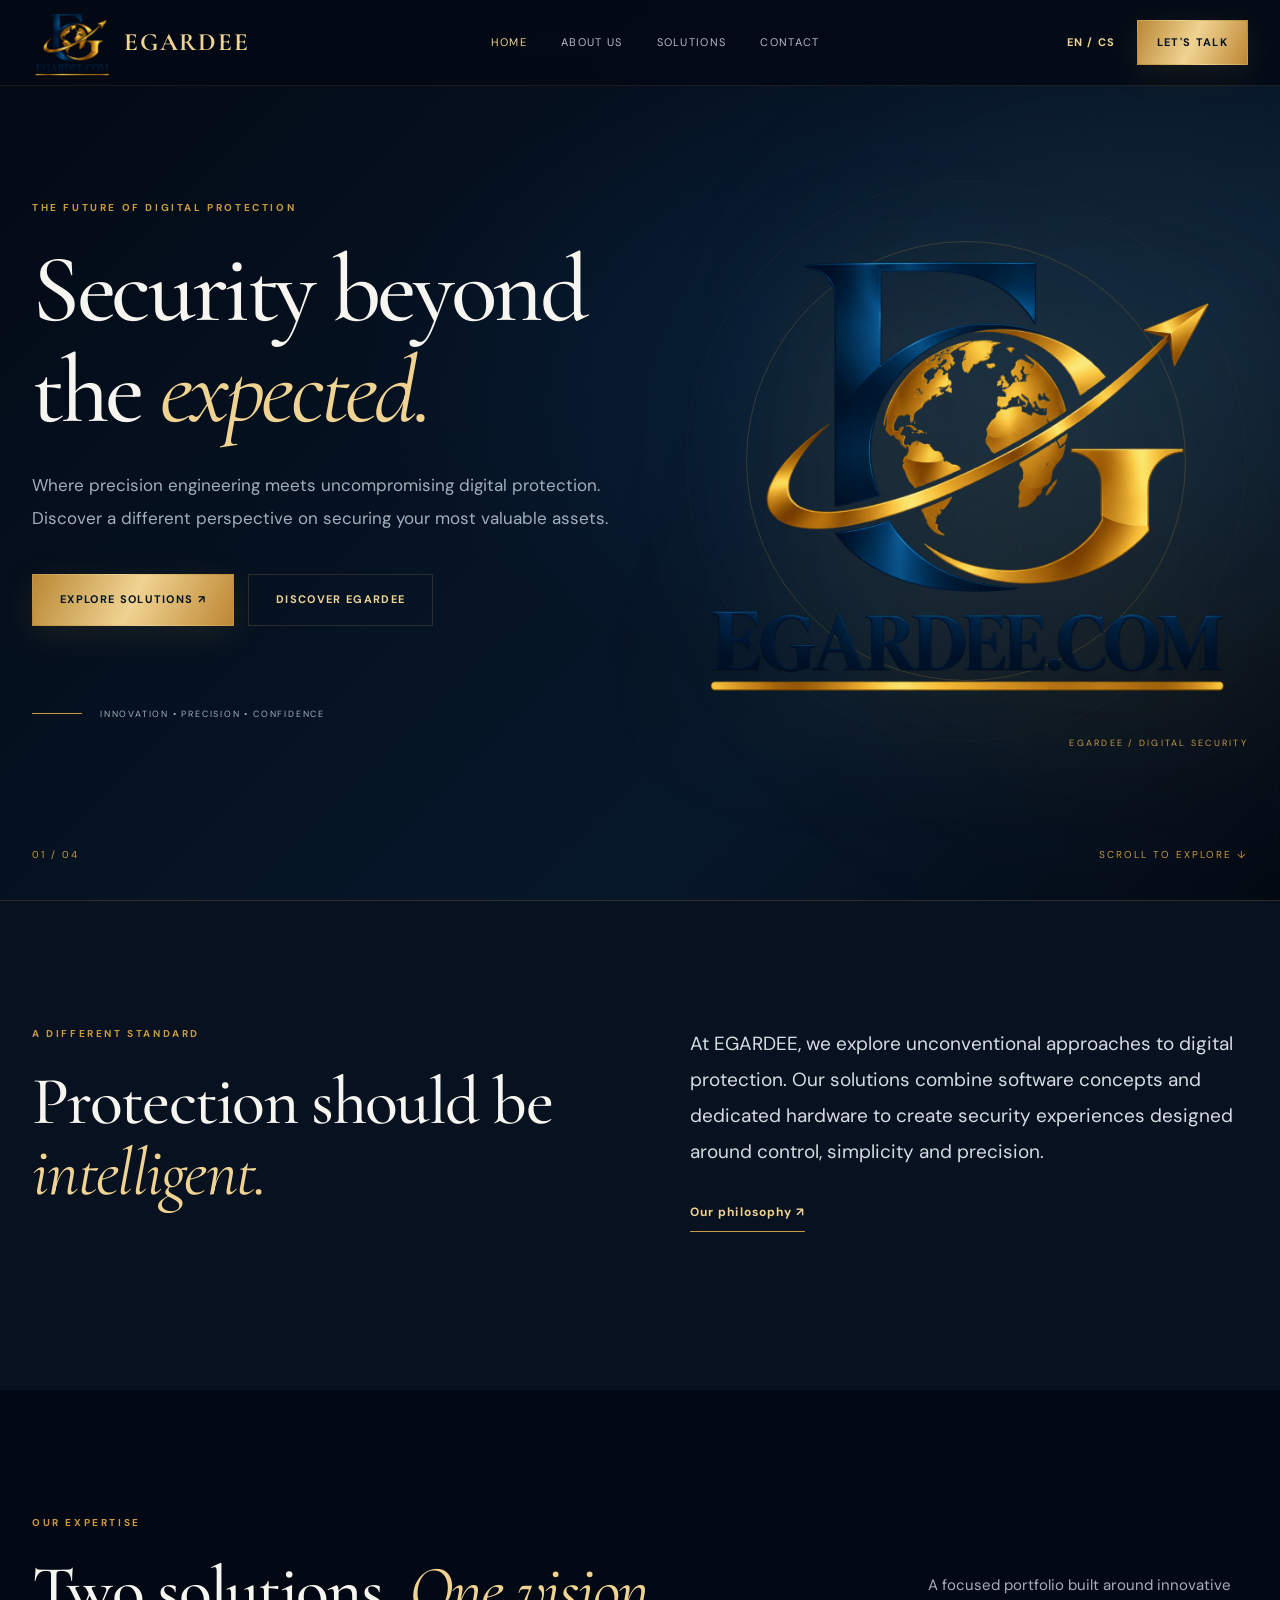
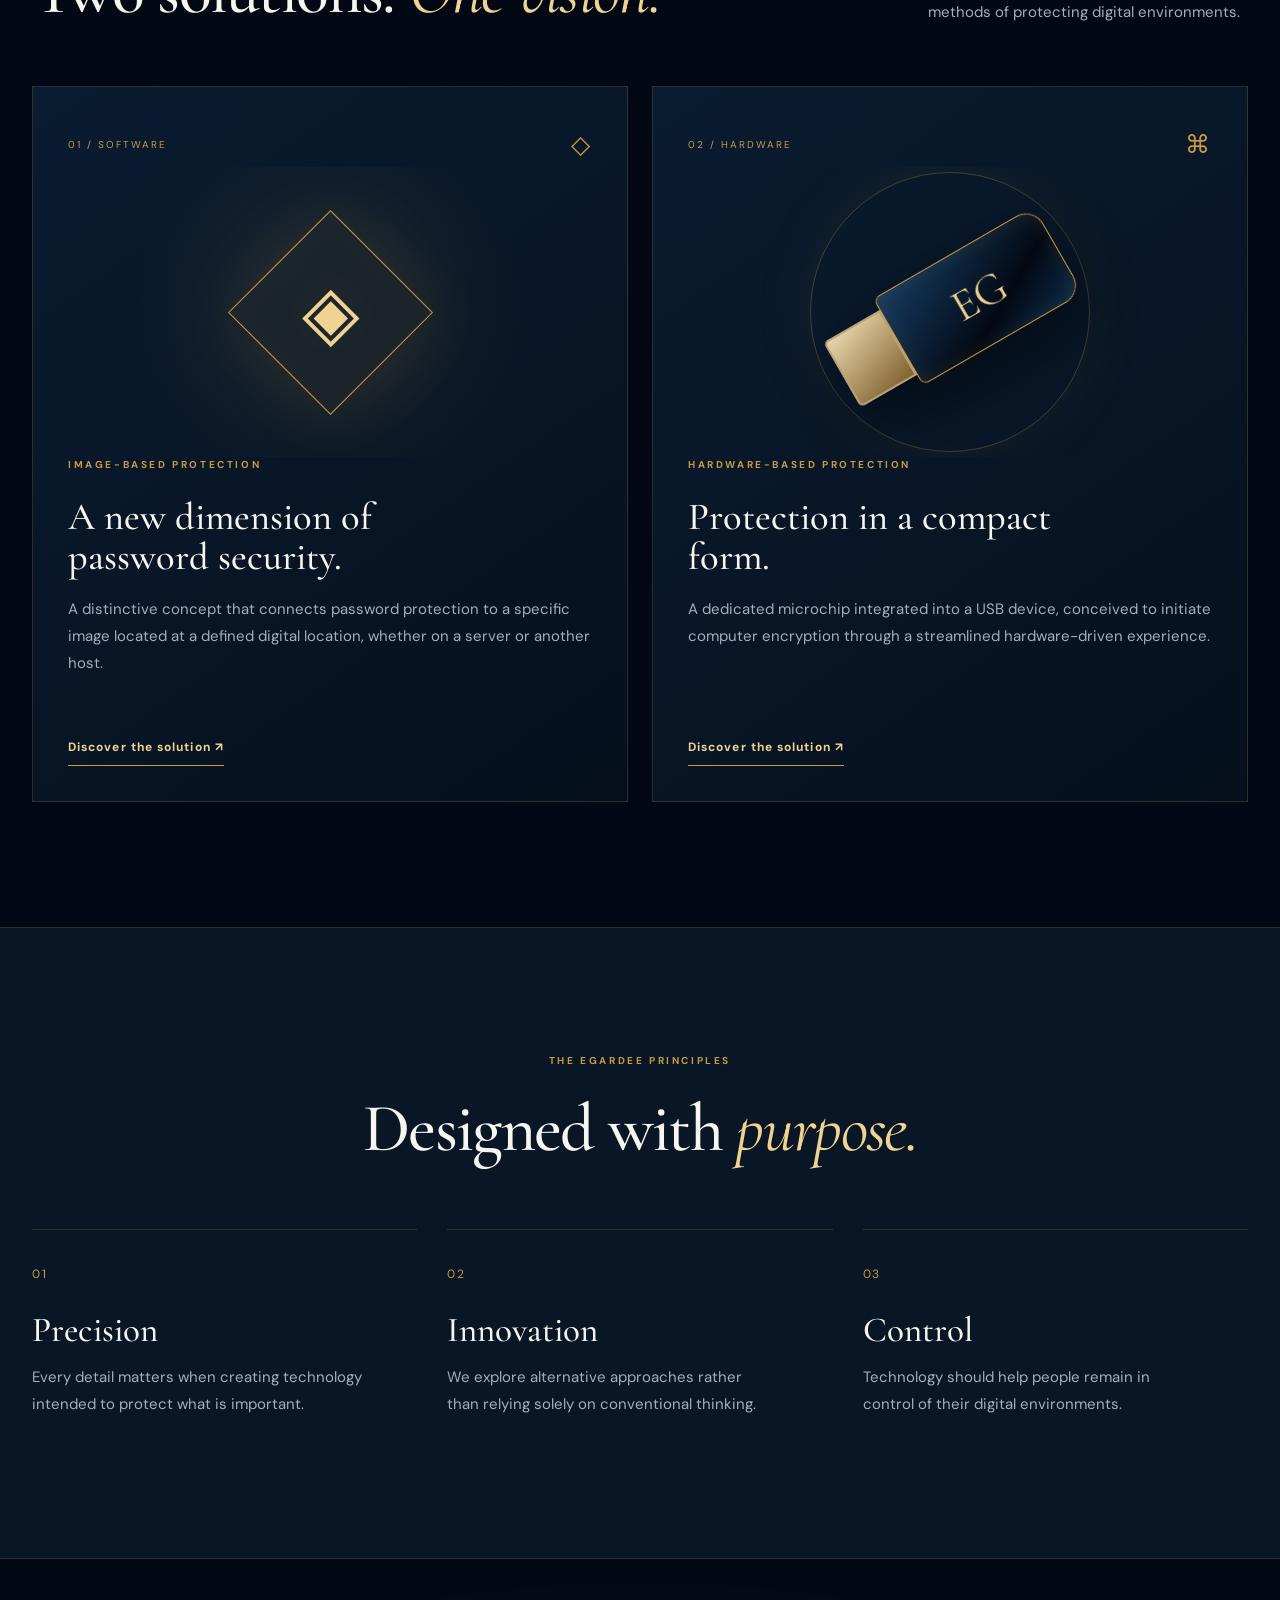
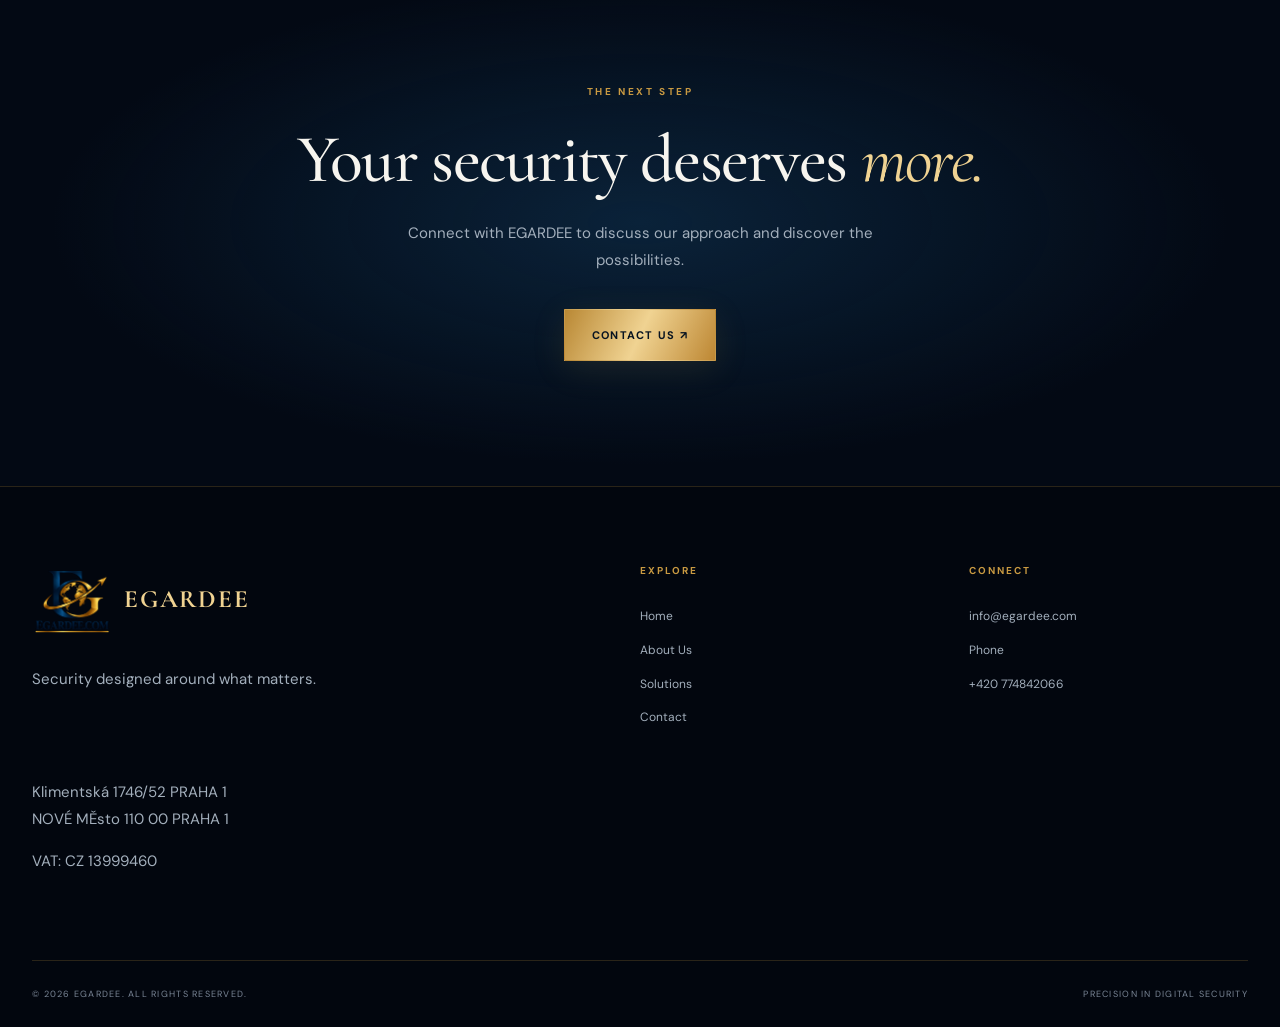
==== commit ea42764e: "telefono aggiunto" ====
--- a/index.html
+++ b/index.html
@@ -195,6 +195,8 @@
       <div class="footer-links">
         <h4 data-i18n="footer.connect">Connect</h4>
         <a href="mailto:info@egardee.com">info@egardee.com</a>
+        <span data-i18n="footer.phone">Phone</span>
+        <a href="tel:+420774842066">+420 774842066</a>
       </div>
 
       <div>
